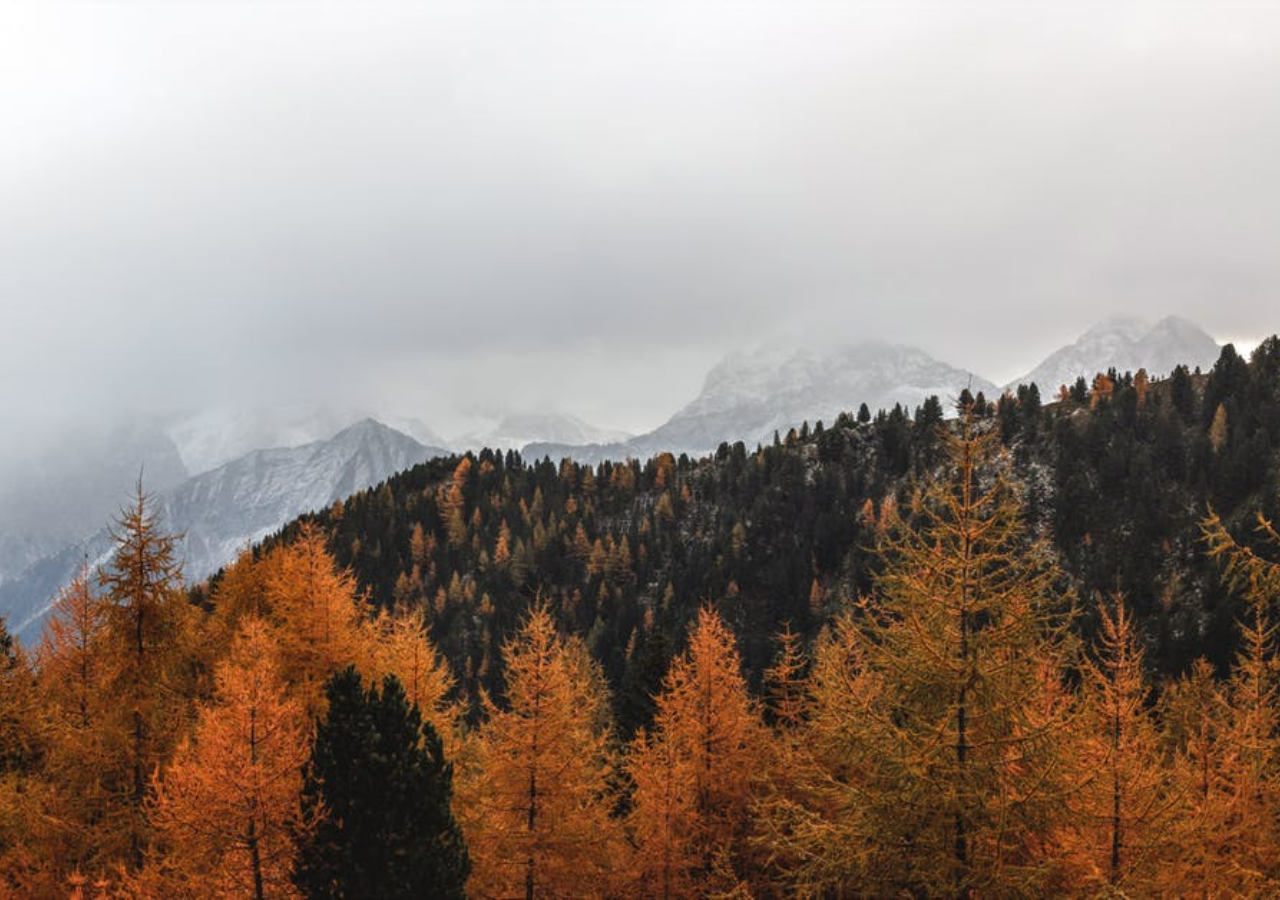
==== stub/index.html @ a650417f "Added the layout of project" ====
<!DOCTYPE html>
<html>
<head>

    <!-- Place all CSS for header in this file -->
    <link href='css\header.css' rel='stylesheet' type='text/css'>

    <!-- Place all CSS for the rest of the elements in this file -->
    <link href='css\index.css' rel='stylesheet' type='text/css'>

	<!-- Place all CSS for fonts in this file -->
    <link href='css\font.css' rel='stylesheet' type='text/css'>

</head>
<body>
    <div id="main-container-div">

        <div class="header">

        	<!-- Insert code for Sign Up, Sign In button here. Add code for "ScriBBler" heading and the sub-heading -->

        </div>
           
        <div class="postButtons">

        	<!-- Insert code for All Posts & Create Post button here -->

        </div>
    </div>

    <div>

    	<!-- Insert code for Sign In modal here -->

    </div>

    <div>

    	<!-- Insert code for Sign Up modal here -->

    </div>

    <div>

    	<!-- Insert code for Create Post modal here -->

    </div>

	<!-- Place all Javascript for header in this file -->
	<script src="js\header.js"></script>
	<!-- Place all Javascript for rest of the elements in this file -->
    <script src="js\index.js"></script>

</body>
</html>
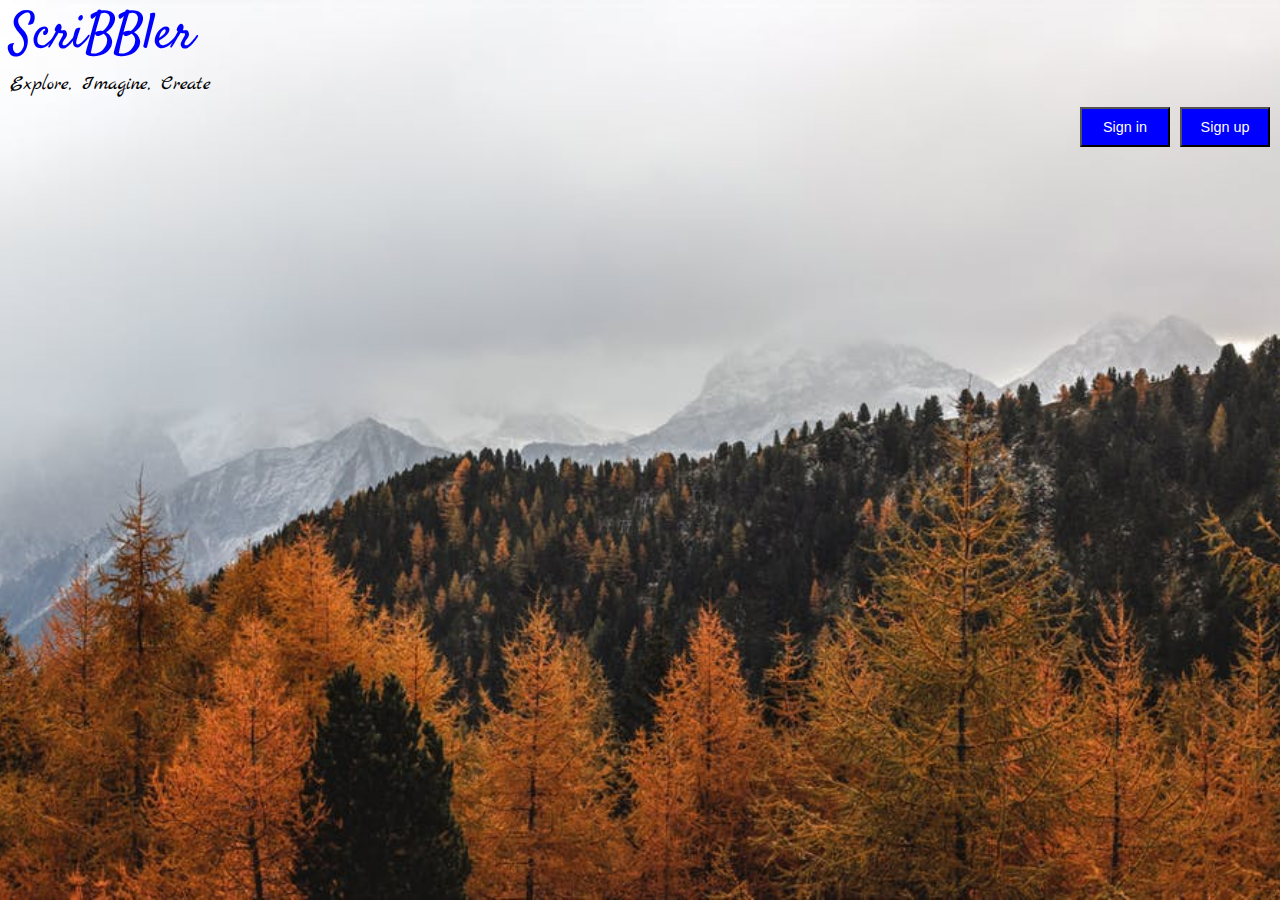
==== commit 723509d2: "Added Logo and sign in singup button." ====
--- a/stub/index.html
+++ b/stub/index.html
@@ -1,5 +1,6 @@
 <!DOCTYPE html>
 <html>
+
 <head>
 
     <!-- Place all CSS for header in this file -->
@@ -8,48 +9,52 @@
     <!-- Place all CSS for the rest of the elements in this file -->
     <link href='css\index.css' rel='stylesheet' type='text/css'>
 
-	<!-- Place all CSS for fonts in this file -->
+    <!-- Place all CSS for fonts in this file -->
     <link href='css\font.css' rel='stylesheet' type='text/css'>
 
 </head>
+
 <body>
     <div id="main-container-div">
 
         <div class="header">
+            <a href="index.html" class="title-logo">ScriBBler</a>
+            <p id="tagline">Explore, Imagine, Create</p>
+            <!-- Insert code for Sign Up, Sign In button here. Add code for "ScriBBler" heading and the sub-heading -->
+            <input type="button" class='top-button' value="Sign up">
+            <input type="button" class='top-button' value="Sign in">
+        </div>
 
-        	<!-- Insert code for Sign Up, Sign In button here. Add code for "ScriBBler" heading and the sub-heading -->
-
-        </div>
-           
         <div class="postButtons">
 
-        	<!-- Insert code for All Posts & Create Post button here -->
+            <!-- Insert code for All Posts & Create Post button here -->
 
         </div>
     </div>
 
     <div>
 
-    	<!-- Insert code for Sign In modal here -->
+        <!-- Insert code for Sign In modal here -->
 
     </div>
 
     <div>
 
-    	<!-- Insert code for Sign Up modal here -->
+        <!-- Insert code for Sign Up modal here -->
 
     </div>
 
     <div>
 
-    	<!-- Insert code for Create Post modal here -->
+        <!-- Insert code for Create Post modal here -->
 
     </div>
 
-	<!-- Place all Javascript for header in this file -->
-	<script src="js\header.js"></script>
-	<!-- Place all Javascript for rest of the elements in this file -->
+    <!-- Place all Javascript for header in this file -->
+    <script src="js\header.js"></script>
+    <!-- Place all Javascript for rest of the elements in this file -->
     <script src="js\index.js"></script>
 
 </body>
+
 </html>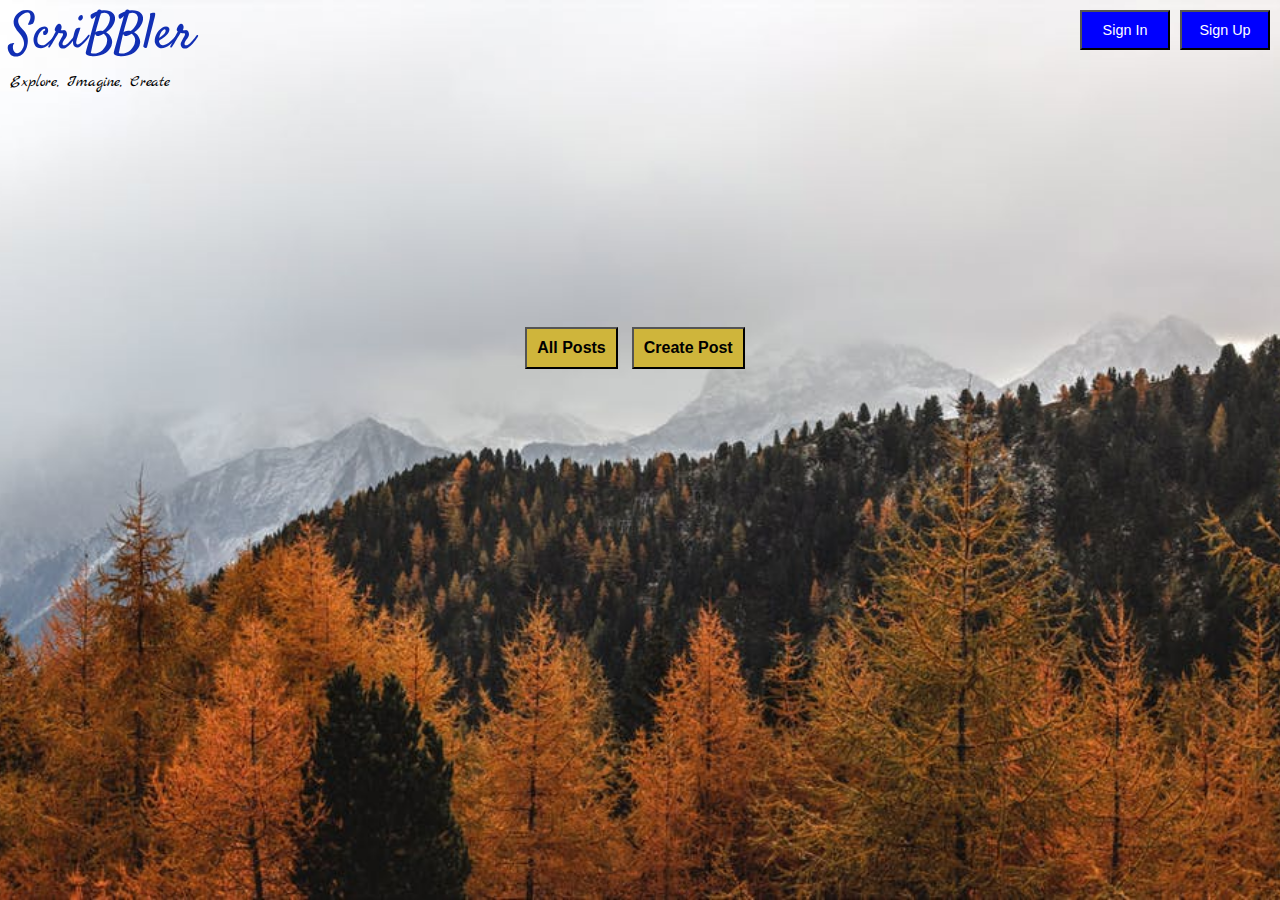
==== commit 561205be: "Fixed the issue of buttons not appearing in the middle of screen" ====
--- a/stub/index.html
+++ b/stub/index.html
@@ -2,58 +2,100 @@
 <html>
 
 <head>
-
-    <!-- Place all CSS for header in this file -->
+    <link href='css\index.css' rel='stylesheet' type='text/css'>
     <link href='css\header.css' rel='stylesheet' type='text/css'>
-
-    <!-- Place all CSS for the rest of the elements in this file -->
-    <link href='css\index.css' rel='stylesheet' type='text/css'>
-
-    <!-- Place all CSS for fonts in this file -->
     <link href='css\font.css' rel='stylesheet' type='text/css'>
-
+    <style>
+    </style>
 </head>
 
 <body>
     <div id="main-container-div">
-
         <div class="header">
-            <a href="index.html" class="title-logo">ScriBBler</a>
-            <p id="tagline">Explore, Imagine, Create</p>
-            <!-- Insert code for Sign Up, Sign In button here. Add code for "ScriBBler" heading and the sub-heading -->
-            <input type="button" class='top-button' value="Sign up">
-            <input type="button" class='top-button' value="Sign in">
+            <input id="signUpButtonClick" class="topButtons" type="button" onclick="openSignUpButton()" value="Sign Up">
+            <input id="loginButtonClick" class="topButtons" type="button" onclick="openSignIn()" value="Sign In">
+            <a id="pageTitle" class="logo-title">ScriBBler</a>
+            <p class="tagLine">Explore, Imagine, Create</p>
         </div>
 
         <div class="postButtons">
-
-            <!-- Insert code for All Posts & Create Post button here -->
-
+            <input id="allPostsClick" class="middleButtons" type="button" onclick="getAllPosts()" value="All Posts" />
+            <input id="newPostClick" class="middleButtons" type="button" onclick="openCreatePost()" value="Create Post">
         </div>
     </div>
 
-    <div>
+    <div id="signInModal" class="modal">
+        <form class="modal-content" action="/action_page.php">
+            <span onclick="onCloseModalClicked()" class="close_signIn" title="Close Modal">&times;</span>
+            <div class="container">
+                <h1>Welcome Back!</h1>
+                <hr>
+                <label for="Username" class="label">
+                    <b>Username</b>
+                </label>
+                <input type="text" placeholder="Enter Username" name="Username" required>
 
-        <!-- Insert code for Sign In modal here -->
+                <label for="psw" class="label">
+                    <b>Password</b>
+                </label>
+                <input type="password" placeholder="Enter Password" name="psw" required>
+                <div class="clearfix" class="label">
 
+                    <button type="submit" class="signinbtn">Sign In</button>
+                </div>
+            </div>
+            <div id="signUpPrompt" class="signUpForm">Not a member?
+                <span id="" class="signUp" onclick="openSignUp()">Sign Up</span>
+            </div>
+        </form>
     </div>
 
-    <div>
+    <div id="signUpModal" class="modal">
+        <div class="modal-content-sigup">
+            <span onclick="onCloseModalClicked()" class="close_signIn" title="Close Modal">&times;</span>
+            <form class="modal-content-sigUp" action="/action_page.php">
+                <div class="container-signUp">
 
-        <!-- Insert code for Sign Up modal here -->
+                    <h1>Get Started</h1>
+                    <hr>
+                    <label for="Fullname" class="label">Full Name</label>
+                    <input type="text" placeholder="Enter Full Name" name="Fullname" required>
+                    <label for="Username" class="label">Username</label>
+                    <input type="text" placeholder="Enter Username" name="Username" required>
+                    <label for="psw" class="label">Password</label>
+                    <input type="password" placeholder="Enter Password" name="psw" required>
+                    <label for="pswrepeat" class="label">Confirm Password</label>
+                    <input type="password" placeholder="Confirm Password" name="pswrepeat" required>
+                    <div class="clearfix">
+                        <button type="submit" class="signupbtn">Sign Up</button>
+                        <button type="button" class="cancelbtn">Clear</button>
 
+                    </div>
+                </div>
+            </form>
+        </div>
     </div>
 
-    <div>
+    <div id="newPostModal" class="newPostBox">
+        <div class="newPost-Content">
+            <span onclick="onCloseNewPost()" class="close_newPost">&times;</span>
+            <h1 id="formHeader">Create Your Post</h1>
+            <form id="newPostForm" action="/action_page.php">
+                <label for="newPostTitle">Title: </label>
+                <br />
+                <input id="newPostTitle" type="text" name="Title" class="post-title">
+                <br />
+                <br />
+                <label for="postContent">Content: </label>
+                <textarea id="postContent" rows="27" cols="20" name="Content"></textarea>
+                <input id="newPostSubmit" type="submit" value="Create" align="right">
+            </form>
+        </div>
+    </div>
+    <script src=".\js\index.js"></script>
+    <script src=".\js\header.js">
+    </script>
 
-        <!-- Insert code for Create Post modal here -->
-
-    </div>
-
-    <!-- Place all Javascript for header in this file -->
-    <script src="js\header.js"></script>
-    <!-- Place all Javascript for rest of the elements in this file -->
-    <script src="js\index.js"></script>
 
 </body>
 
